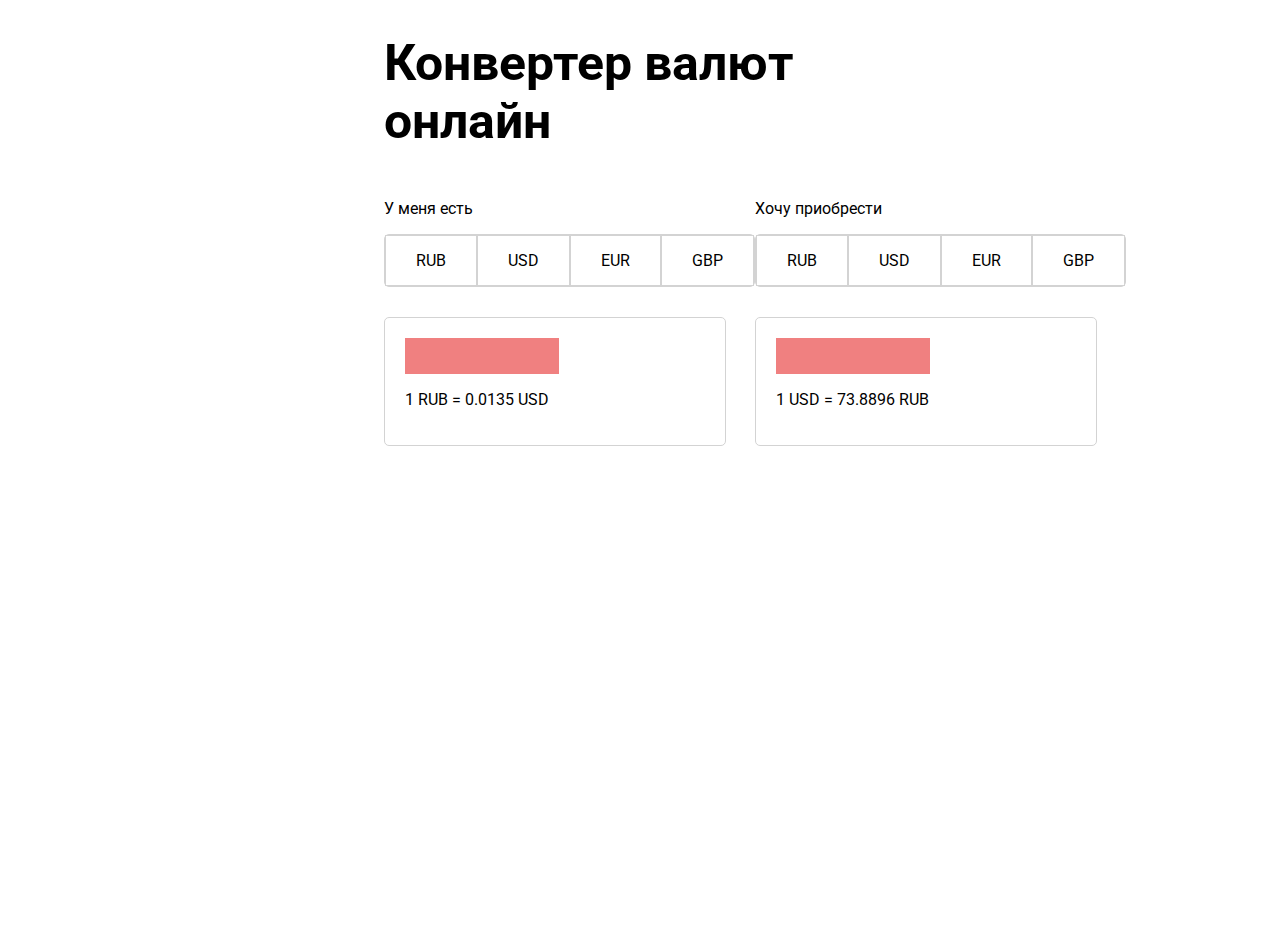
==== index.html @ 6dda2758 "Added" ====
<!DOCTYPE html>
<html lang="en">
<head>
    <meta charset="UTF-8">
    <meta http-equiv="X-UA-Compatible" content="IE=edge">
    <meta name="viewport" content="width=device-width, initial-scale=1.0">
    <title>Document</title>
    <link rel="stylesheet" href="./assets/css/style.css">
    <script defer src="./assets/js/main.js"></script>
</head>
<body>
    <main>
        <h1>Конвертер валют онлайн</h1>
        <div id="container">
            <div id="first-container">
                <p>У меня есть </p>
                <div id="currency-row1">
                    <div class="currency1">RUB</div>
                    <div class="currency1">USD</div>
                    <div class="currency1">EUR</div>
                    <div class="currency1">GBP</div>
                </div>
                
                <div class="area1">
                    <input id="input1" type="text">
                    <p>1 RUB = 0.0135 USD</p>
                </div>
            </div>
        
            <div id="second-container">
                <p>Хочу приобрести</p>
                <div id="currency-row2">
                    <div class="currency2">RUB</div>
                    <div class="currency2">USD</div>
                    <div class="currency2">EUR</div>
                    <div class="currency2">GBP</div>
                </div>

                <div class="area2">
                    <input id="input2" type="text">
                    <p>1 USD = 73.8896 RUB</p>
                </div>
            </div>
            
        </div>
        
    </main>
    
</body>
</html>
---- assets/css/style.css ----
@import url('https://fonts.googleapis.com/css2?family=Roboto:ital,wght@0,100;0,300;0,400;0,500;0,700;0,900;1,100;1,300;1,400;1,500;1,700;1,900&display=swap');
body{
    font-family: 'Roboto', sans-serif;
    margin: 0px;
    padding: 0px;
    width: 100vw;
    height: 100vh;
}
main{
    width: 40%;
    height: 100%;
    margin: 0px auto;
}
h1{
    font-size: 50px;
}
#container{
    width: 100%;
    display: flex;
    justify-content: space-between;
}
#first-container, #second-container{
    display: flex;
    flex-direction: column;
    width: fit-content;
}
/* Currency */
#currency-row1, #currency-row2{
    display: flex;
    border: 1px solid lightgrey;
    border-radius: 5px;
    width: fit-content;
}
.currency1, .currency2{
    padding: 15px 30px;
    border: 1px solid lightgrey;
}
.area1, .area2{
    width: 300px;
    border: 1px solid lightgrey;
    border-radius: 5px;
    padding: 20px;
    margin-top: 30px;
}

#input1, #input2{
    background-color: lightcoral;
    border: none;
    font-size: 30px;
    width: 150px;
}
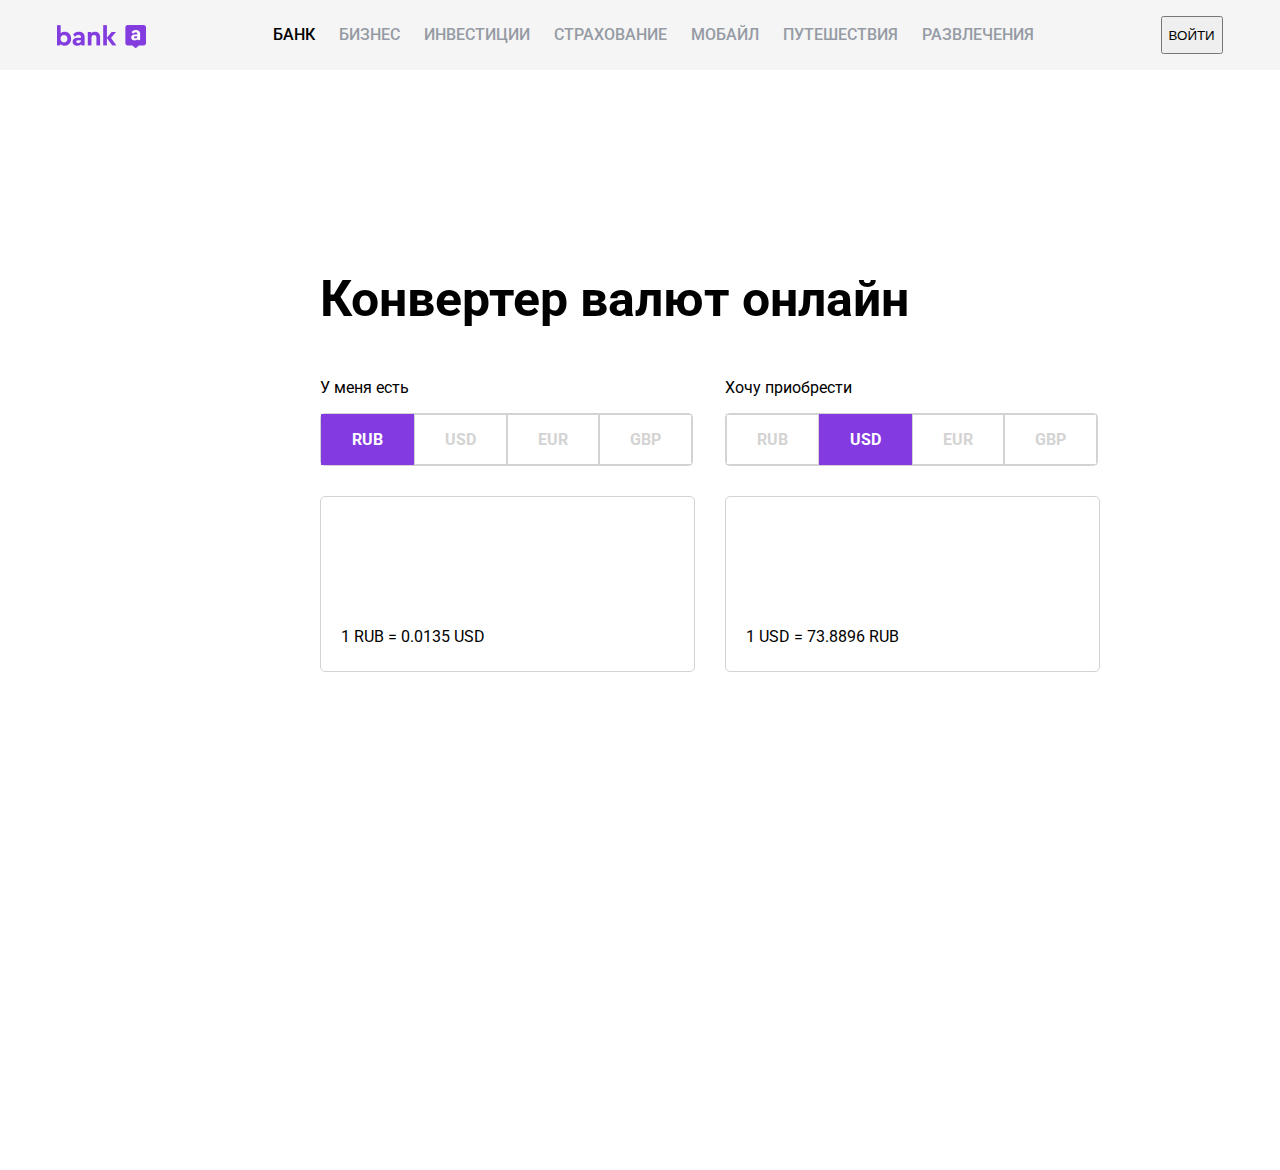
==== commit 8a153748: "Final commit" ====
--- a/index.html
+++ b/index.html
@@ -9,20 +9,53 @@
     <script defer src="./assets/js/main.js"></script>
 </head>
 <body>
+    <header>
+        <div class="media">
+            <img class="menu" src="./assets/images/menu.jpg" alt="">
+        </div>
+        <div>
+            <img src="./assets/images/Asset 1@3x 1.png" alt="logo">
+        </div>
+        
+        <div class="navigation">
+            <ul>
+                <li><a href="">БАНК</a></li>
+                <li><a href="">БИЗНЕС</a></li>
+                <li><a href="">ИНВЕСТИЦИИ</a></li>
+                <li><a href="">СТРАХОВАНИЕ</a></li>
+                <li><a href="">МОБАЙЛ</a></li>
+                <li><a href="">ПУТЕШЕСТВИЯ</a></li>
+                <li><a href="">РАЗВЛЕЧЕНИЯ</a></li>
+            </ul>
+        </div>
+        <div>
+            <button>ВОЙТИ</button>
+        </div>
+        
+    </header>
     <main>
+        <div class="list">
+            <li><b>БАНК</b></li>
+            <li>БИЗНЕС</li>
+            <li>ИНВЕСТИЦИИ</li>
+            <li>СТРАХОВАНИЕ</li>
+            <li>МОБАЙЛ</li>
+            <li>ПУТЕШЕСТВИЯ</li>
+            <li>РАЗВЛЕЧЕНИЯ</li>
+        </div>
         <h1>Конвертер валют онлайн</h1>
         <div id="container">
             <div id="first-container">
-                <p>У меня есть </p>
+                <p>У меня есть</p>
                 <div id="currency-row1">
-                    <div class="currency1">RUB</div>
-                    <div class="currency1">USD</div>
-                    <div class="currency1">EUR</div>
-                    <div class="currency1">GBP</div>
+                    <div name="one" class="currency1 active">RUB</div>
+                    <div name="one" class="currency1">USD</div>
+                    <div name="one" class="currency1">EUR</div>
+                    <div name="one" class="currency1">GBP</div>
                 </div>
                 
                 <div class="area1">
-                    <input id="input1" type="text">
+                    <input class="input1" id="input1" type="number">
                     <p>1 RUB = 0.0135 USD</p>
                 </div>
             </div>
@@ -30,21 +63,18 @@
             <div id="second-container">
                 <p>Хочу приобрести</p>
                 <div id="currency-row2">
-                    <div class="currency2">RUB</div>
-                    <div class="currency2">USD</div>
-                    <div class="currency2">EUR</div>
-                    <div class="currency2">GBP</div>
+                    <div name="two" class="currency2">RUB</div>
+                    <div name="two" class="currency2 active">USD</div>
+                    <div name="two" class="currency2">EUR</div>
+                    <div name="two" class="currency2">GBP</div>
                 </div>
 
                 <div class="area2">
-                    <input id="input2" type="text">
+                    <input class="input2" id="input2" type="number">
                     <p>1 USD = 73.8896 RUB</p>
                 </div>
             </div>
-            
         </div>
-        
     </main>
-    
 </body>
 </html>--- a/assets/css/style.css
+++ b/assets/css/style.css
@@ -3,13 +3,56 @@
     font-family: 'Roboto', sans-serif;
     margin: 0px;
     padding: 0px;
+    box-sizing: border-box;
     width: 100vw;
     height: 100vh;
 }
+.media{
+    display: none;
+}
 main{
-    width: 40%;
+    width: 50%;
     height: 100%;
-    margin: 0px auto;
+    margin: 200px auto;
+}
+header{
+    background-color: #F5F5F6;
+    display: flex;
+    justify-content: space-around;
+}
+header img{
+    width: 89px;
+    height: 23px;
+    margin-top: 25px;
+}
+header ul{
+    list-style-type: none;
+    width: 70%;
+    display: flex;
+    margin-top: 25px;
+    padding: 0px;
+}
+header li{
+    margin: 0px 12px;
+}
+header a{
+    color: rgb(149, 155, 164);
+    font-weight: 500;
+    text-decoration: none;
+}
+header a:hover{
+    color: black;
+}
+.navigation  li:first-child > a{
+    color: black;
+}
+header button{
+    margin: 16px 0px;
+    height: 38px;
+}
+.menu{
+    width: 30px;
+    height: 30px;
 }
 h1{
     font-size: 50px;
@@ -18,11 +61,15 @@
     width: 100%;
     display: flex;
     justify-content: space-between;
+    gap: 5%;
 }
 #first-container, #second-container{
     display: flex;
     flex-direction: column;
-    width: fit-content;
+    width: min-content;
+}
+#img{
+    width: 100%;
 }
 /* Currency */
 #currency-row1, #currency-row2{
@@ -32,20 +79,76 @@
     width: fit-content;
 }
 .currency1, .currency2{
+    font-weight: 700;
     padding: 15px 30px;
     border: 1px solid lightgrey;
+    color: lightgrey;
+}
+.currency1:hover, .currency2:hover{
+    cursor: pointer;
+    background-color: #833AE0;
+    /* border-color: #833AE0; */
+    color: white;
+
 }
 .area1, .area2{
-    width: 300px;
+    width: calc(100% - 40px);
     border: 1px solid lightgrey;
     border-radius: 5px;
     padding: 20px;
     margin-top: 30px;
 }
 
+.area1>p, .area2>p{
+    margin: 50px 0px 5px;
+}
 #input1, #input2{
-    background-color: lightcoral;
+    background-color: white;
     border: none;
-    font-size: 30px;
-    width: 150px;
+    font-size: 50px;
+    font-weight: 700;
+    width: 75%;
+    outline: 0;
+}
+input::-webkit-inner-spin-button {
+    -webkit-appearance: none;
+}
+.list{
+    list-style: none;
+    color: #959BA4;
+    background-color: #F5F5F6;
+    width: 135px;
+    padding: 10px;
+    height: 140px;
+    display: none;
+    margin-top: -201px;
+    margin-left: -79px;
+}
+.active{
+    background-color: #833AE0;
+    border-color: #833AE0;
+    color: white;
+}
+.show{
+    display: block;
+}
+
+@media only screen and (max-width: 1200px){
+    #container{
+        display: block;
+    }
+}
+@media only screen and (max-width: 1000px){
+    .navigation{
+        display: none;
+    }
+    .media{
+        display: flex;
+    }
+    h1{
+        width: 50%;
+    }
+    main{
+        margin-left: 20%;
+    }
 }